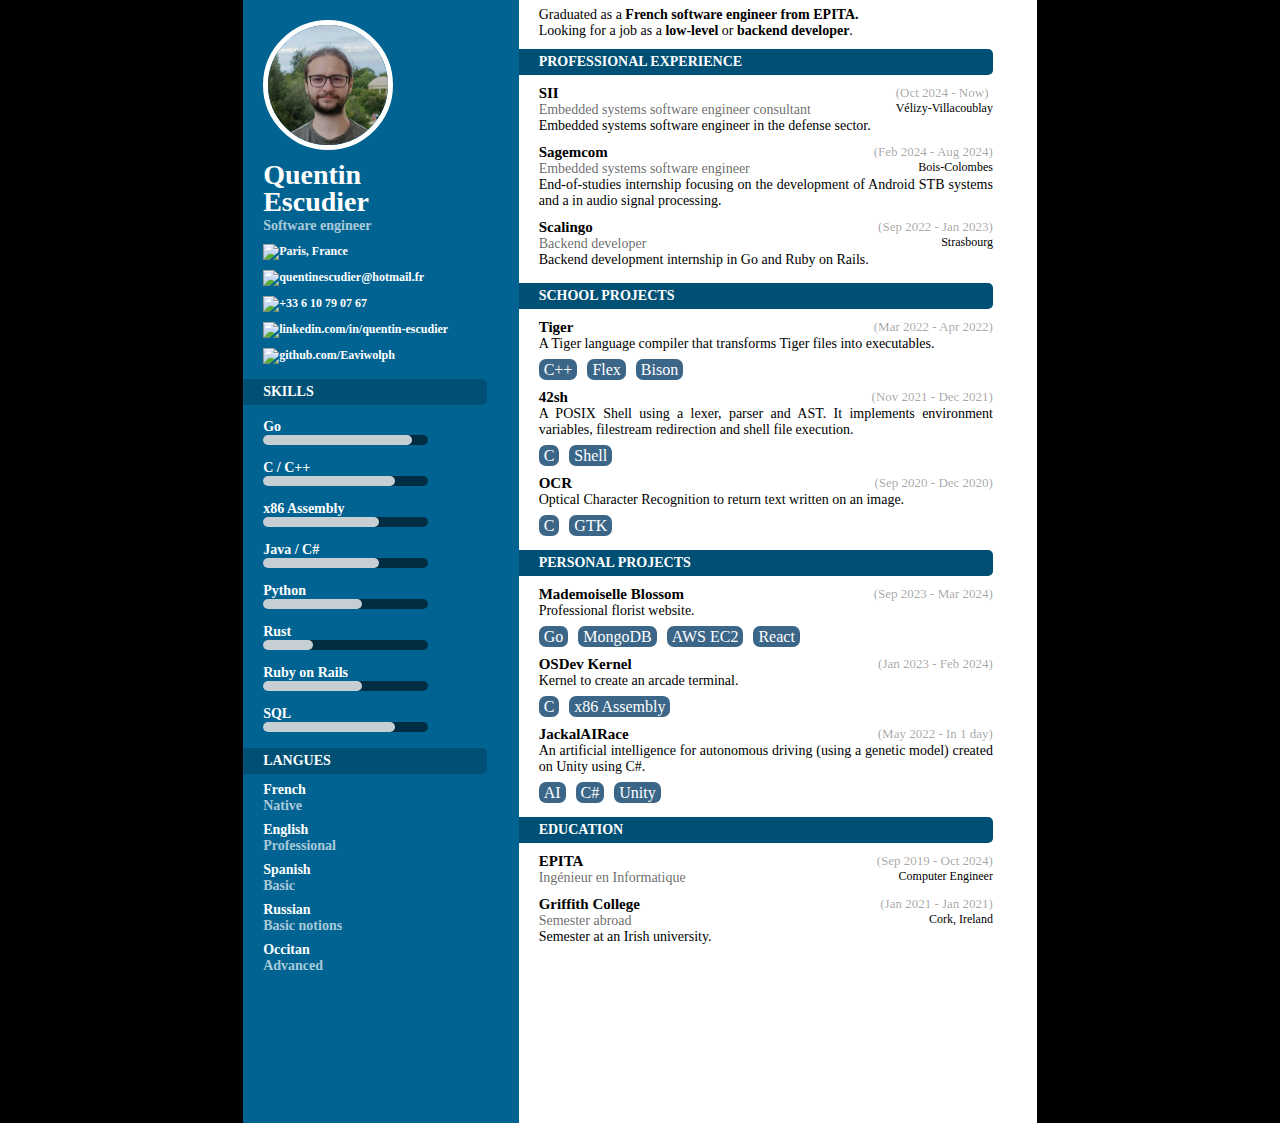
==== english/index.html @ a21f7b11 "english resume" ====
<!DOCTYPE html>

<html lang="en">

<head>
    <meta charset="UTF-8">
    <title>CV</title>
    <link href="../style.css" rel="stylesheet">
    <link href="english_style.css" rel="stylesheet">

</head>

<body>

    <section id="left">
        <img id="profil" src="../img/Profil.jpg">
        <h1>Quentin</h1>
        <h1>Escudier</h1>
        <p id="my-title">Software engineer</p>
        <div class="comp">
            <img class="icons" src="../img/location.svg"></img>
            <p>Paris, France</p>
        </div>
        <div class="comp">
            <img class="icons" src="../img/email.svg"></img>
            <a href="mailto:quentinescudier@hotmail.fr">quentinescudier@hotmail.fr</a>
        </div>
        <div class="comp">
            <img class="icons" src="../img/phone.svg"></img>
            <a href="tel:+33610790767">+33 6 10 79 07 67</a>
        </div>
        <div class="comp">
            <img class="icons" src="../img/linkedin.svg"></img>
            <a href="https://www.linkedin.com/in/quentin-escudier/">linkedin.com/in/quentin-escudier</a>
        </div>
        <div class="comp">
            <img class="icons" src="../img/github.svg"></img>
            <a href="https://github.com/Eaviwolph/">github.com/Eaviwolph</a>
        </div>
        <div>
            <h2>SKILLS</h2>
            <p class="context">Go</p>
            <progress value="90" max="100"></progress>
            <p class="context">C / C++</p>
            <progress value="80" max="100"></progress>
            <p class="context">x86 Assembly</p>
            <progress value="70" max="100"></progress>
            <p class="context">Java / C#</p>
            <progress value="70" max="100"></progress>
            <p class="context">Python</p>
            <progress value="60" max="100"></progress>
            <p class="context">Rust</p>
            <progress value="30" max="100"></progress>
            <p class="context">Ruby on Rails</p>
            <progress value="60" max="100"></progress>
            <p class="context">SQL</p>
            <progress value="80" max="100"></progress>
        </div>
        <div>
            <h2>LANGUES</h2>
            <p class="language">French</p>
            <p class="sub-title">Native</p>
            <p class="language">English</p>
            <p class="sub-title">Professional</p>
            <p class="language">Spanish</p>
            <p class="sub-title">Basic</p>
            <p class="language">Russian</p>
            <p class="sub-title">Basic notions</p>
            <p class="language">Occitan</p>
            <p class="sub-title">Advanced</p>

        </div>
    </section>

    <section id="right">
        <p class="intro">
            Graduated as a <b>French software engineer from EPITA.</b><br>
            Looking for a job as a <b>low-level</b> or <b>backend developer</b>.
        </p>

        <div>
            <h2>PROFESSIONAL EXPERIENCE</h2>
            <div class="detail">
                <div>
                    <p class="title">SII</p>
                    <p class="description">Embedded systems software engineer consultant</p>

                </div>
                <div>
                    <p class="date">(Oct 2024 - Now)</p>
                    <p class="location">Vélizy-Villacoublay</p>
                </div>
            </div>
            <p class="resume">Embedded systems software engineer in the defense sector.</p>
            <div class="detail">
                <div>
                    <p class="title">Sagemcom</p>
                    <p class="description">Embedded systems software engineer</p>

                </div>
                <div>
                    <p class="date">(Feb 2024 - Aug 2024)</p>
                    <p class="location">Bois-Colombes</p>
                </div>
            </div>
            <p class="resume">End-of-studies internship focusing on the development of Android STB systems and a in
                audio signal processing.</p>
            <div class="detail">
                <div>
                    <p class="title">Scalingo</p>
                    <p class="description">Backend developer</p>
                </div>
                <div>
                    <p class="date">(Sep 2022 - Jan 2023)</p>
                    <p class="location">Strasbourg</p>
                </div>
            </div>
            <p class="resume">Backend development internship in Go and Ruby on Rails.</p>

            <h2>SCHOOL PROJECTS</h2>
            <div class="detail">
                <div>
                    <p class="title">Tiger</p>
                </div>
                <div>
                    <p class="date">(Mar 2022 - Apr 2022)</p>
                </div>
            </div>
            <p class="resume">A Tiger language compiler that transforms Tiger files into executables.</p>
            <div class="bubble">
                <span>C++</span><span>Flex</span><span>Bison</span>
            </div>

            <div class="detail">
                <div>
                    <p class="title">42sh</p>
                </div>
                <div>
                    <p class="date">(Nov 2021 - Dec 2021)</p>
                </div>
            </div>
            <p class="resume">A POSIX Shell using a lexer, parser and AST. It implements environment variables,
                filestream redirection and shell file execution.</p>
            <div class="bubble">
                <span>C</span><span>Shell</span>
            </div>

            <div class="detail">
                <div>
                    <p class="title">OCR</p>

                </div>
                <div>
                    <p class="date">(Sep 2020 - Dec 2020)</p>
                </div>

            </div>
            <p class="resume">Optical Character Recognition to return text written on an image.</p>
            <div class="bubble">
                <span>C</span><span>GTK</span>
            </div>
        </div>

        <div>
            <h2>PERSONAL PROJECTS</h2>
            <div class="detail">
                <div>
                    <p class="title">Mademoiselle Blossom</p>
                </div>
                <div>
                    <p class="date">(Sep 2023 - Mar 2024)</p>
                </div>
            </div>
            <p class="resume">Professional florist website.</p>
            <div class="bubble">
                <span>Go</span><span>MongoDB</span><span>AWS EC2</span><span>React</span>
            </div>

            <div class="detail">
                <div>
                    <p class="title">OSDev Kernel</p>
                </div>
                <div>
                    <p class="date">(Jan 2023 - Feb 2024)</p>
                </div>
            </div>
            <p class="resume">Kernel to create an arcade terminal.</p>
            <div class="bubble">
                <span>C</span><span>x86 Assembly</span>
            </div>

            <div class="detail">
                <div>
                    <p class="title">JackalAIRace</p>
                </div>
                <div>
                    <p class="date">(May 2022 - In 1 day)</p>
                </div>
            </div>
            <p class="resume">An artificial intelligence for autonomous driving (using a genetic model) created on Unity
                using C#.</p>
            <div class="bubble">
                <span>AI</span><span>C#</span><span>Unity</span>
            </div>
        </div>

        <div>
            <h2>EDUCATION</h2>
            <div class="detail">
                <div>
                    <p class="title">EPITA</p>
                    <p class="description">Ingénieur en Informatique</p>
                </div>
                <div>
                    <p class="date">(Sep 2019 - Oct 2024)</p>
                    <p class="location">Computer Engineer</p>
                </div>
            </div>
            <div class="detail">
                <div>
                    <p class="title">Griffith College</p>
                    <p class="description">Semester abroad</p>
                    <p>Semester at an Irish university.</p>
                </div>
                <div>
                    <p class="date">(Jan 2021 - Jan 2021)</p>
                    <p class="location">Cork, Ireland</p>
                </div>
            </div>
        </div>
    </section>
</body>

</html>
---- style.css ----
/* General style */

@font-face {
    font-family: "OpenSans";
    src: url("font/OpenSans/OpenSans-VariableFont_wdth,wght.ttf") format("OpenType");
}

html {
    background-color: black;
    margin: 0;
    padding: 0;
}

body {
    margin: 0;
    background-color: white;
    width: 21cm;
    height: 29.7cm;
    margin-left: auto;
    margin-right: auto;
    display: flex;
    flex-direction: row;

    font-family: "OpenSans";
}

a {
    color: white;
    text-decoration: none;
}

h1 {
    font-size: 28px;
    margin-bottom: -10px;
    margin-top: 5px;
}

h2 {
    font-size: 14px;
    background-color: #004F74;
    margin-left: -20px;
    margin-top: 15px;
    margin-bottom: 0px;
    padding-left: 20px;
    padding-top: 5px;
    padding-bottom: 5px;
    border-top-right-radius: 5px;
    border-bottom-right-radius: 5px;
    width: 95%;
    color: white;
}

/*
 * Left part
 */

#left {
    font-weight: bold;
    background-color: #006391;
    width: 33%;
    padding: 20px;
    color: white;
    font-size: 14px;
}

.comp {
    display: flex;
    flex-direction: row;
    font-size: 12px;
    margin-top: 10px;
    margin-bottom: 10px;
}

.comp * {
    margin-top: 0;
    margin-bottom: 0;
}

#profil {
    border-radius: 50%;
    width: 120px;
    border: solid white 5px;
}

svg {
    fill: white;
    width: 20px;
    margin-right: 5px;
}

.language {
    margin: 0px;
    margin-top: 8px;
}

progress {
    -webkit-appearance: none;
    width: 70%;
    height: 10px;
}

::-webkit-progress-bar {
    background-color: #0000008a;
    border-radius: 10px;
}

::-webkit-progress-value {
    background-color: rgba(255, 255, 255, 0.774);
    border-radius: 10px;
}

.context {
    margin-bottom: -5px;
}

#linkedinsvg {
    width: 17px;
}

#githubsvg {
    width: 17px;
}

/*
 * Right part
 */

#right {
    background-color: white;
    width: 67%;
    padding: 20px;
}

#right p {

    font-size: 14px;
    margin-bottom: 20px;
    text-align: justify;
}

#right .intro {
    margin-top: -13px;
    margin-bottom: -13px;
    width: 95%;
}

#my-title {
    font-size: 14px;
    margin-top: 10px;
    margin-bottom: 0px;
    color: rgba(255, 255, 255, 0.67);
}

.sub-title {
    font-size: 14px;
    margin: 0px;
    color: rgba(255, 255, 255, 0.67);
}

.detail {
    display: flex;
    flex-direction: row;
    width: 95%;
    justify-content: space-between;
    margin-top: 10px;
}

#right .detail div p {
    margin: 0 0 0 0;
}

.bubble span {
    background-color: #3b6688;
    color: #fff;
    border-radius: 7px;
    padding: 2px 5px 2px 5px;
    margin-right: 10px;
}

.bubble {
    margin-top: 9px;
}

.description {
    color: rgba(0, 0, 0, 0.61);
}

#right .resume {
    margin: 0;
    margin-bottom: 0;
    width: 95%;
}

#right .date {
    color: rgba(0, 0, 0, 0.37);
    font-size: 13px;
}

#right .location {
    font-size: 12px;
    text-align: right;
}

#right .title {
    font-weight: bold;
    font-size: 15px;
}
---- english/english_style.css ----
#right .intro {
    margin-top: -13px;
    margin-bottom: -5px;
    width: 95%;
}
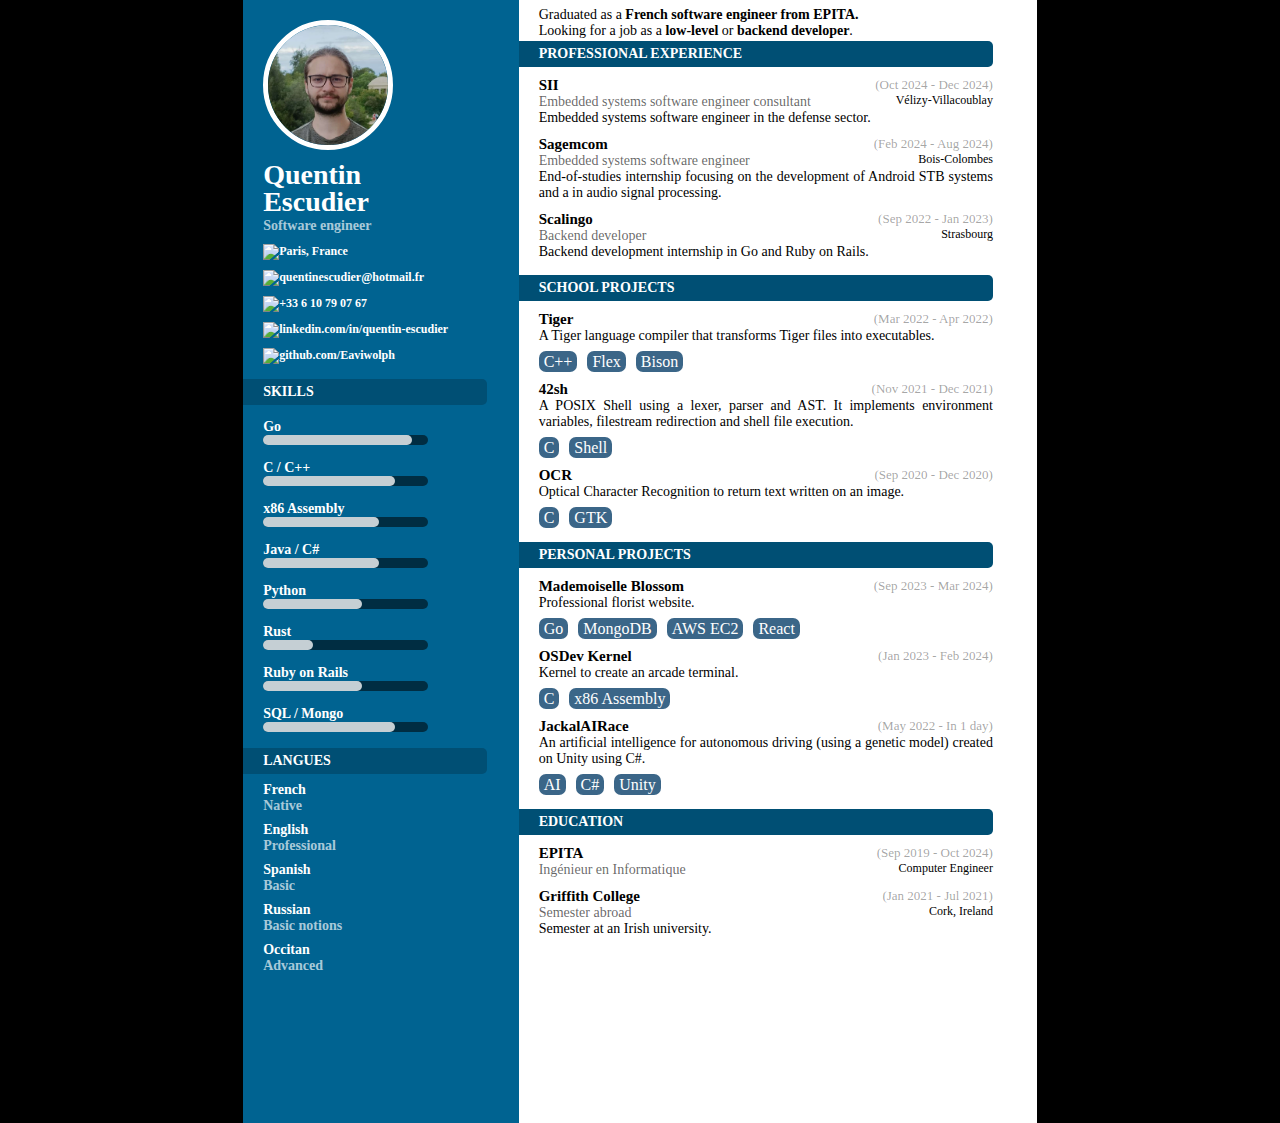
==== commit 9a3272c2: "fr backend resume added" ====
--- a/english/index.html
+++ b/english/index.html
@@ -6,7 +6,7 @@
     <meta charset="UTF-8">
     <title>CV</title>
     <link href="../style.css" rel="stylesheet">
-    <link href="english_style.css" rel="stylesheet">
+    <link href="fr_backend_style.css" rel="stylesheet">
 
 </head>
 
@@ -53,7 +53,7 @@
             <progress value="30" max="100"></progress>
             <p class="context">Ruby on Rails</p>
             <progress value="60" max="100"></progress>
-            <p class="context">SQL</p>
+            <p class="context">SQL / Mongo</p>
             <progress value="80" max="100"></progress>
         </div>
         <div>
@@ -87,7 +87,7 @@
 
                 </div>
                 <div>
-                    <p class="date">(Oct 2024 - Now)</p>
+                    <p class="date">(Oct 2024 - Dec 2024)</p>
                     <p class="location">Vélizy-Villacoublay</p>
                 </div>
             </div>
@@ -223,7 +223,7 @@
                     <p>Semester at an Irish university.</p>
                 </div>
                 <div>
-                    <p class="date">(Jan 2021 - Jan 2021)</p>
+                    <p class="date">(Jan 2021 - Jul 2021)</p>
                     <p class="location">Cork, Ireland</p>
                 </div>
             </div>
